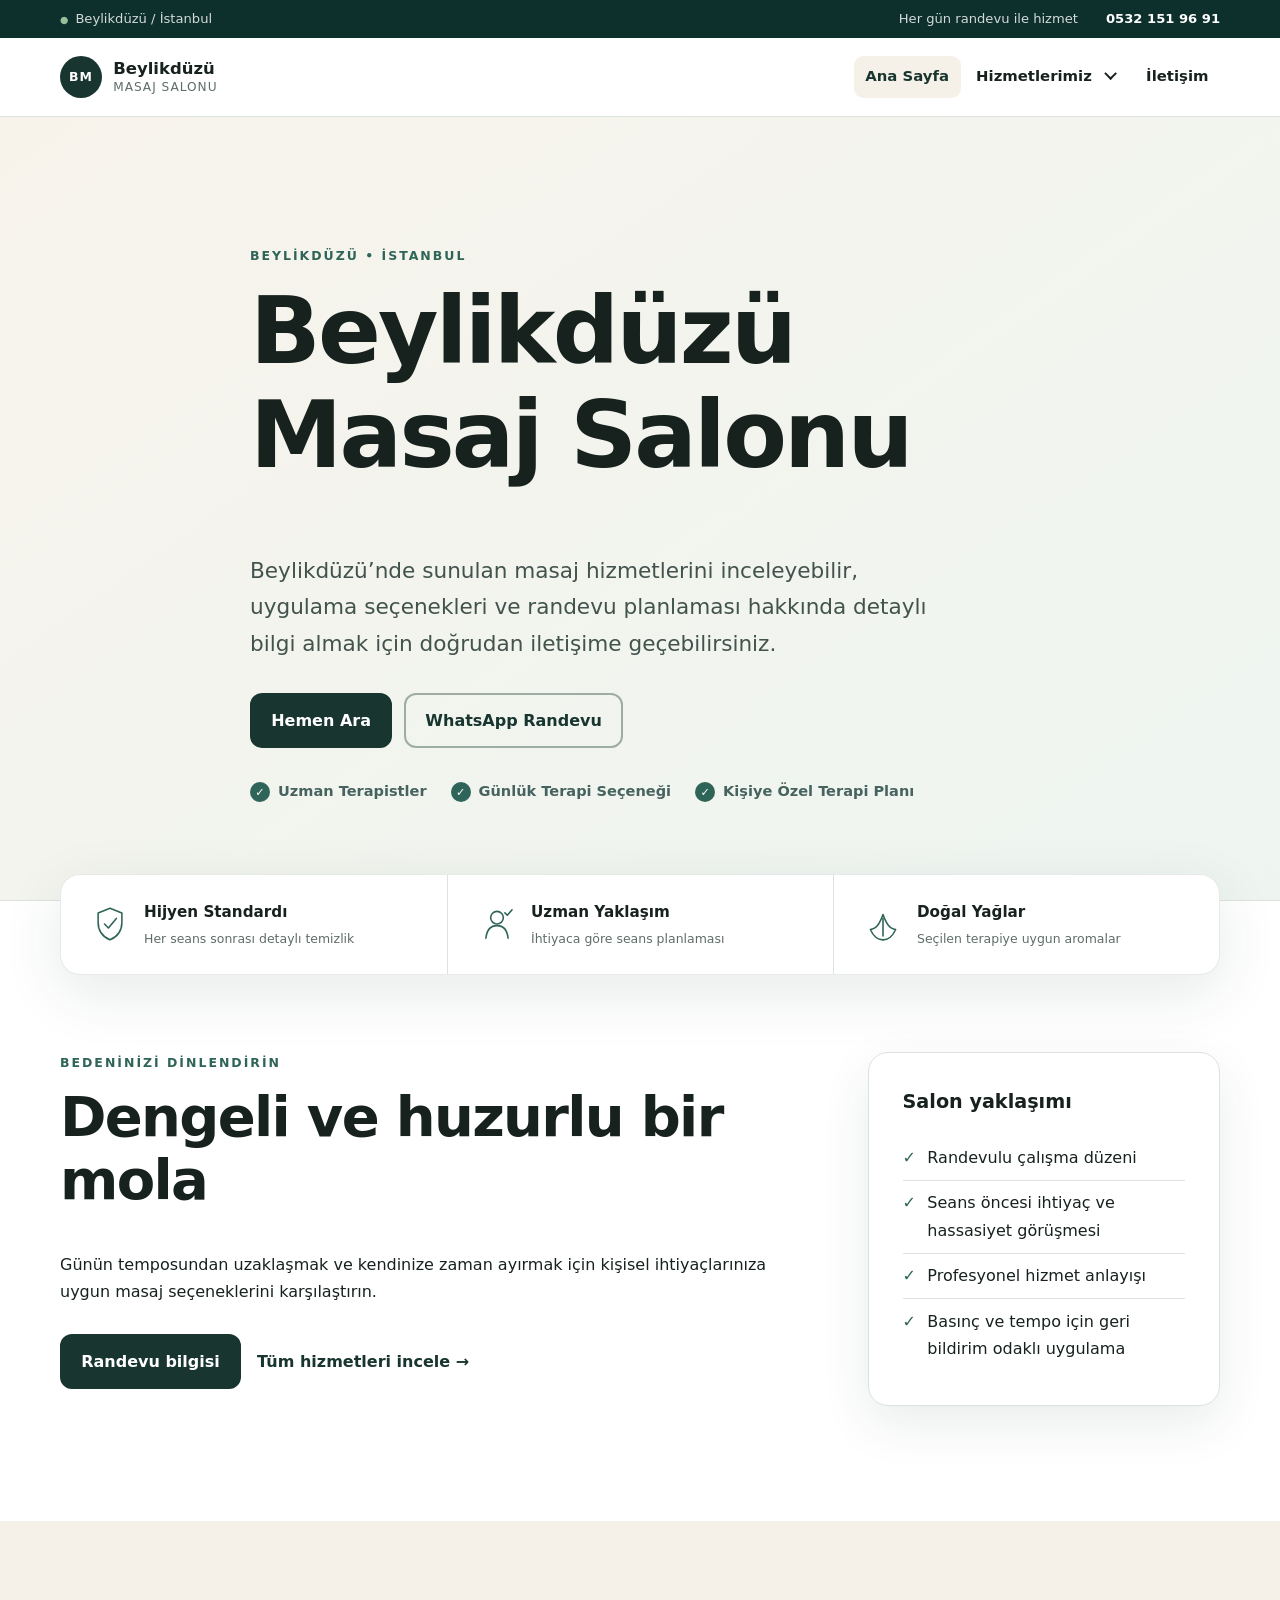
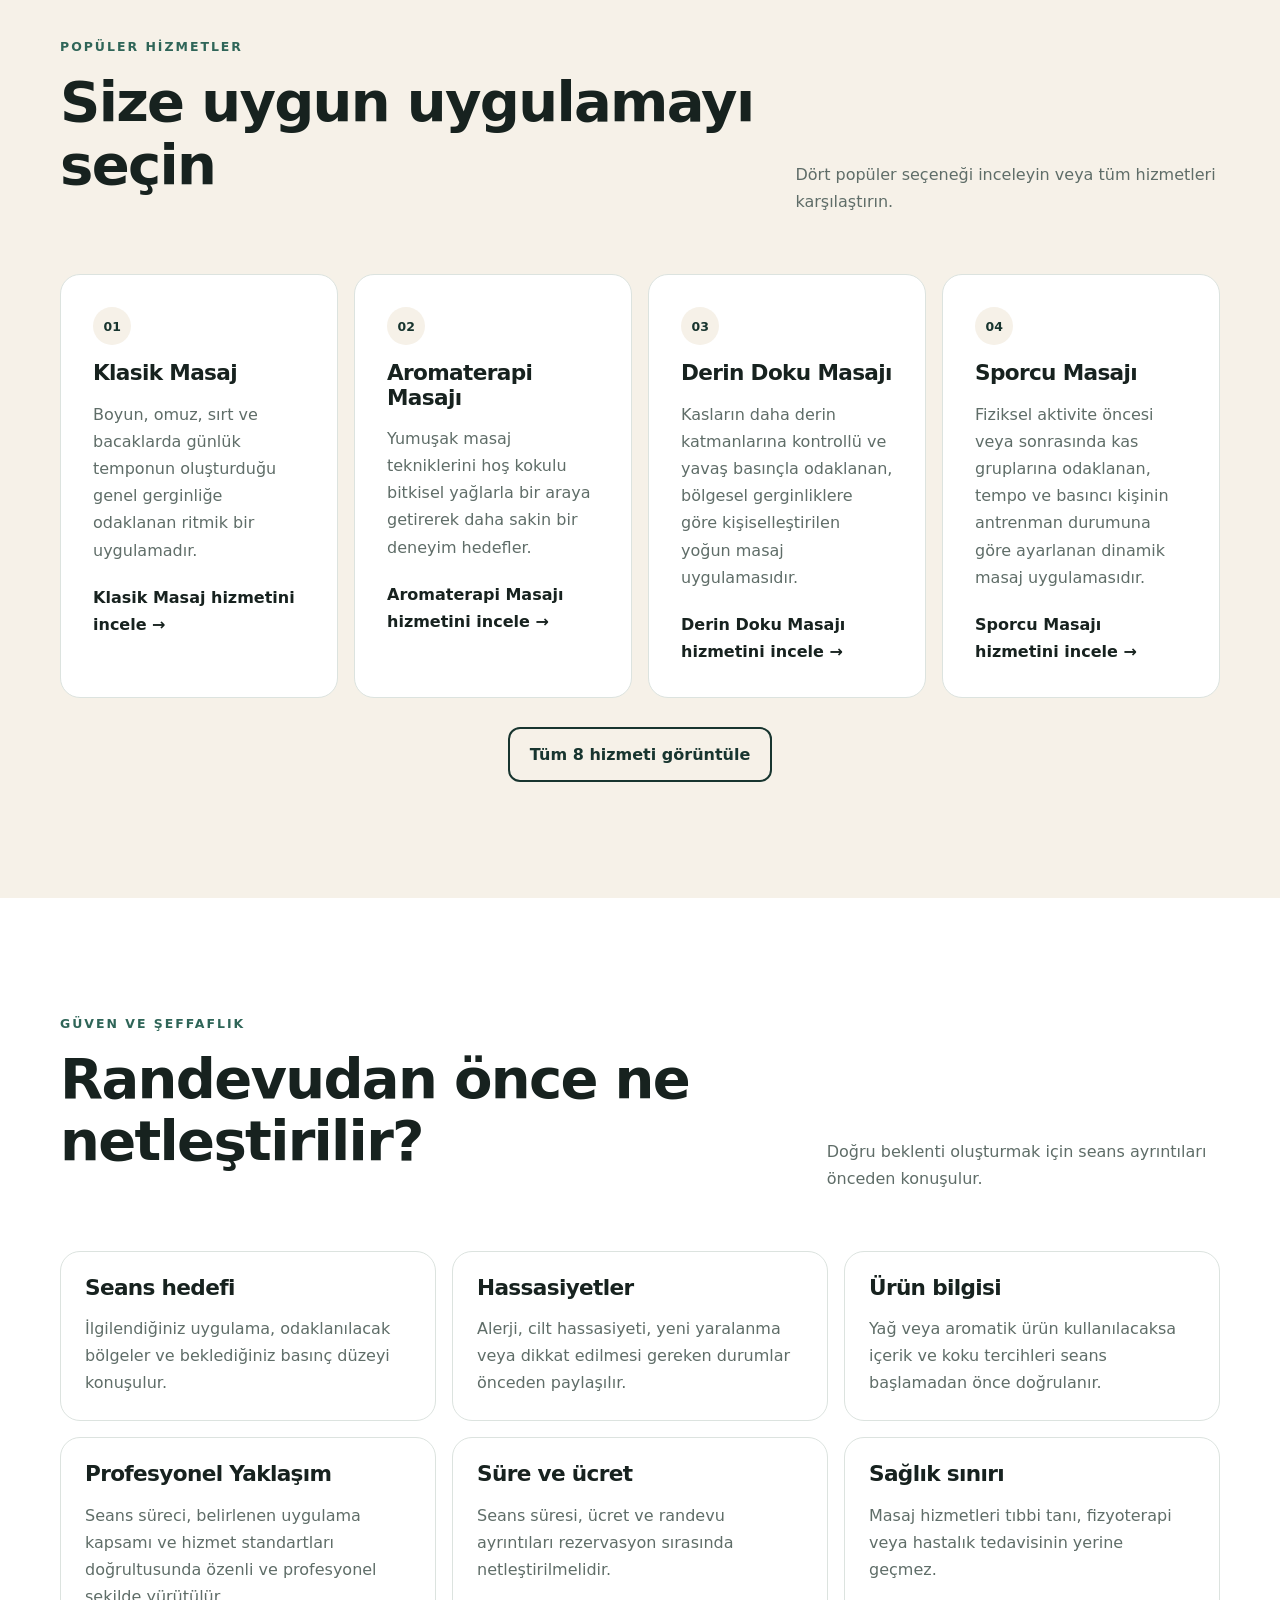
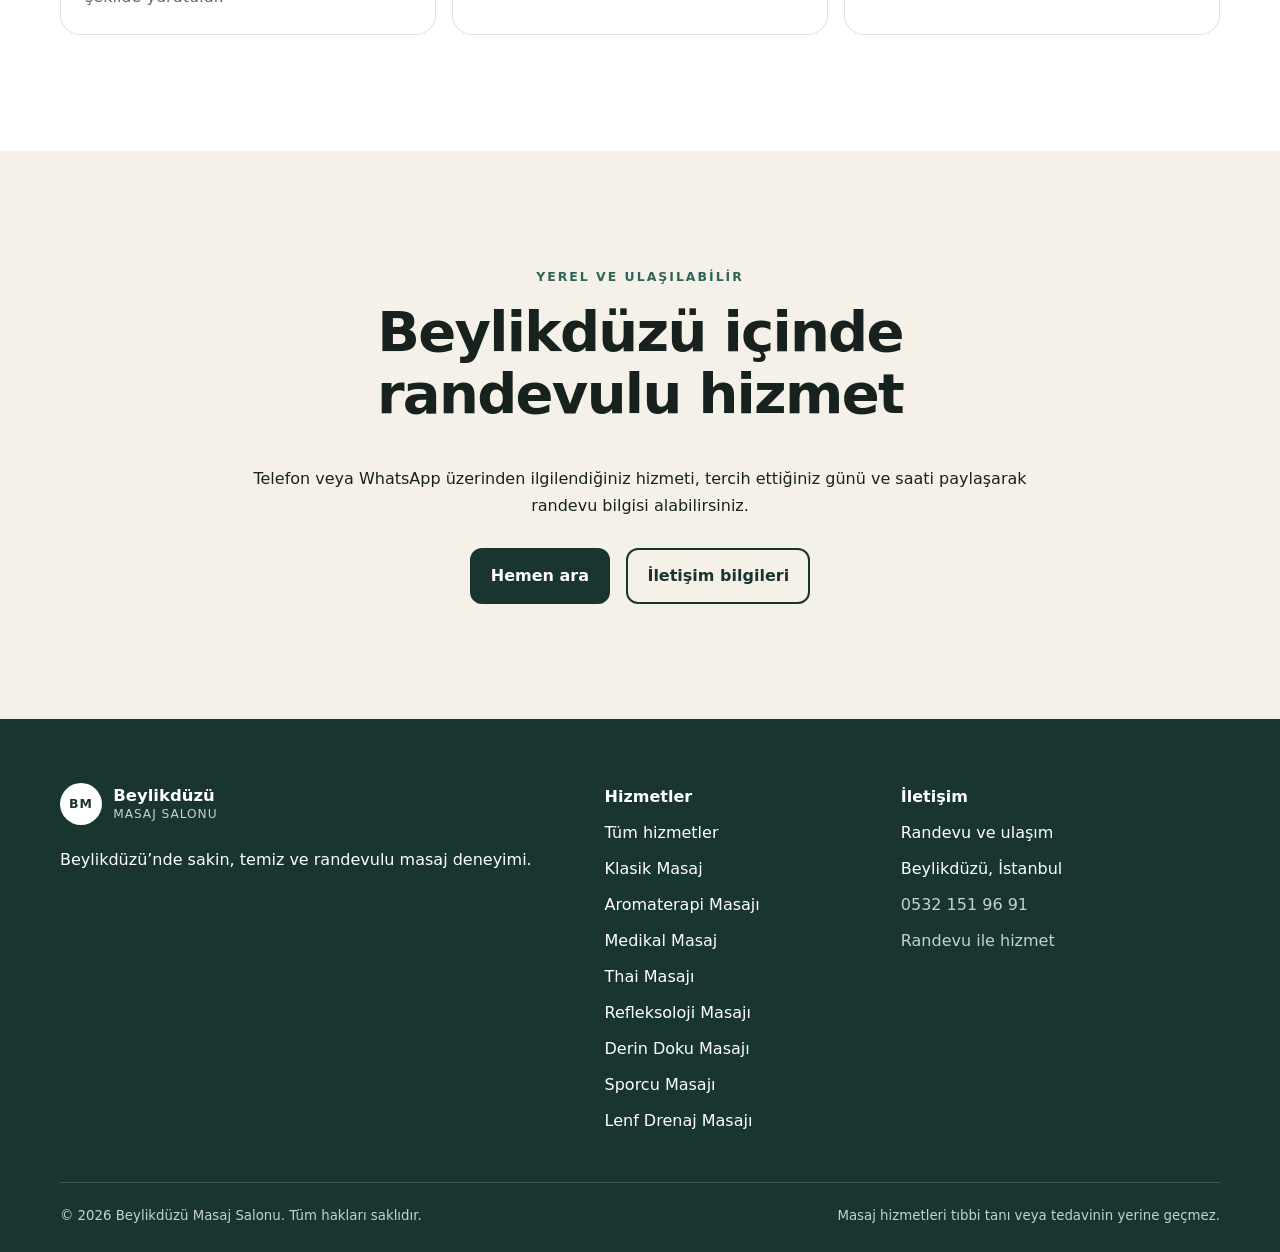
==== beylikduzumasajsalonu/index.html @ 78fe036f "Bump optimized stylesheet version" ====
<!doctype html>
<html lang="tr">

<head>
  <meta charset="utf-8">
  <meta name="viewport" content="width=device-width,initial-scale=1">
  <title>Beylikdüzü Masaj Salonu | Masaj Hizmetleri ve Randevu</title>
  <meta name="description"
    content="Beylikdüzü Masaj Salonu masaj hizmetlerini inceleyin, size uygun uygulama hakkında bilgi alın ve randevunuzu telefon veya WhatsApp üzerinden planlayın.">
  <meta name="robots" content="index,follow,max-image-preview:large,max-snippet:-1,max-video-preview:-1">
  <meta name="theme-color" content="#18352f">
  <meta name="color-scheme" content="light">
  <link rel="canonical" href="https://beylikduzumasajsalonu.com/">
  <link rel="alternate" hreflang="tr-TR" href="https://beylikduzumasajsalonu.com/">
  <link rel="icon" href="favicon.svg" type="image/svg+xml">
  <link rel="stylesheet" href="css/styles.css?v=20260810-3">
  <meta property="og:locale" content="tr_TR">
  <meta property="og:type" content="website">
  <meta property="og:site_name" content="Beylikdüzü Masaj Salonu">
  <meta property="og:title" content="Beylikdüzü Masaj Salonu | Masaj Hizmetleri ve Randevu">
  <meta property="og:description"
    content="Beylikdüzü Masaj Salonu masaj hizmetlerini inceleyin, size uygun uygulama hakkında bilgi alın ve randevunuzu telefon veya WhatsApp üzerinden planlayın.">
  <meta property="og:url" content="https://beylikduzumasajsalonu.com/">
  <meta name="twitter:card" content="summary">
  <meta name="twitter:title" content="Beylikdüzü Masaj Salonu | Masaj Hizmetleri ve Randevu">
  <meta name="twitter:description"
    content="Beylikdüzü Masaj Salonu masaj hizmetlerini inceleyin, size uygun uygulama hakkında bilgi alın ve randevunuzu telefon veya WhatsApp üzerinden planlayın.">
  <script type="application/ld+json">
    {
      "@context": "https://schema.org",
      "@graph": [{
        "@type": "WebSite",
        "@id": "https://beylikduzumasajsalonu.com/#website",
        "url": "https://beylikduzumasajsalonu.com/",
        "name": "Beylikdüzü Masaj Salonu",
        "inLanguage": "tr-TR"
      }, {
        "@type": "LocalBusiness",
        "@id": "https://beylikduzumasajsalonu.com/#business",
        "name": "Beylikdüzü Masaj Salonu",
        "url": "https://beylikduzumasajsalonu.com/",
        "description": "Beylikdüzü’nde randevulu masaj hizmetleri sunan yerel masaj salonu.",
        "telephone": "+905321519691",
        "areaServed": {
          "@type": "AdministrativeArea",
          "name": "Beylikdüzü, İstanbul"
        },
        "address": {
          "@type": "PostalAddress",
          "addressLocality": "Beylikdüzü",
          "addressRegion": "İstanbul",
          "addressCountry": "TR"
        },
        "contactPoint": {
          "@type": "ContactPoint",
          "telephone": "+905321519691",
          "contactType": "reservations",
          "availableLanguage": "Turkish"
        }
      }]
    }
  </script>
  <meta name="google-site-verification" content="mJvU4cL8NtFHmsfDdDlir9eM406Hj0tHOQUpm2J_Vm0" />
  <!-- Google tag (gtag.js) -->
  <script async src="https://www.googletagmanager.com/gtag/js?id=G-F241NMVH9B"></script>
  <script>
    window.dataLayer = window.dataLayer || [];
    function gtag(){dataLayer.push(arguments);}
    gtag('js', new Date());

    gtag('config', 'G-F241NMVH9B');
  </script>
</head>

<body>
  <a class="skip-link" href="#ana-icerik">İçeriğe geç</a>
  <div class="topbar">
    <div class="container topbar__inner">
      <p><span aria-hidden="true">●</span>Beylikdüzü / İstanbul</p>
      <p class="topbar__hours">Her gün randevu ile hizmet</p>
      <a href="tel:+905321519691" aria-label="0532 151 96 91 numarasını ara">0532 151 96 91</a>
    </div>
  </div>
  <header class="site-header">
    <div class="container header-inner">
      <a class="brand" href="/" aria-label="Beylikdüzü Masaj Salonu ana sayfa">
        <span class="brand-mark" aria-hidden="true">BM</span>
        <span><strong>Beylikdüzü</strong><small>Masaj Salonu</small></span>
      </a>
      <div class="nav-menu">
        <button class="menu-toggle" type="button" aria-label="Ana menüyü aç veya kapat" aria-expanded="false"
          aria-controls="site-navigation">
          <span class="menu-toggle-text">Menü</span>
          <span class="menu-icon" aria-hidden="true"><span></span><span></span><span></span></span>
        </button>
        <button class="menu-backdrop" type="button" aria-label="Menüyü kapat" tabindex="-1"></button>
        <nav class="site-nav" id="site-navigation" aria-label="Ana menü">
          <a href="/" aria-current="page">Ana Sayfa</a>
          <details class="submenu">
            <summary class="submenu-toggle">
              <span>Hizmetlerimiz</span>
              <span class="submenu-arrow" aria-hidden="true">⌄</span>
            </summary>
            <div class="submenu-panel">
              <a href="hizmetler.html">Tüm Hizmetler</a>
              <a href="klasik-masaj.html">Klasik Masaj</a>
              <a href="aromaterapi-masaji.html">Aromaterapi Masajı</a>
              <a href="medikal-masaj.html">Medikal Masaj</a>
              <a href="thai-masaji.html">Thai Masajı</a>
              <a href="refleksoloji-masaji.html">Refleksoloji Masajı</a>
              <a href="derin-doku-masaji.html">Derin Doku Masajı</a>
              <a href="sporcu-masaji.html">Sporcu Masajı</a>
              <a href="lenf-drenaj-masaji.html">Lenf Drenaj Masajı</a>
            </div>
          </details>
          <a href="iletisim.html">İletişim</a>
        </nav>
      </div>
    </div>
  </header>
  <main id="ana-icerik">
    <section class="page-hero">
      <div class="container narrow">
        <p class="eyebrow">Beylikdüzü • İstanbul</p>
        <h1>Beylikdüzü Masaj Salonu</h1>
        <p class="lead">Beylikdüzü’nde sunulan masaj hizmetlerini inceleyebilir, uygulama seçenekleri ve randevu planlaması hakkında detaylı bilgi almak için doğrudan iletişime geçebilirsiniz.
</p>
        <div class="hero__actions">
          <a class="button" href="tel:+905321519691">Hemen Ara</a>
          <a class="button button--outline" href="https://wa.me/905321519691?text=Merhaba%2C%20masaj%20randevusu%20olu%C5%9Fturmak%20istiyorum.%20L%C3%BCtfen%20bilgi%20verebilir%20misiniz%3F" rel="nofollow">WhatsApp Randevu</a>
        </div>
        <ul class="hero__features" aria-label="Öne çıkan özellikler">
          <li>Uzman Terapistler</li>
          <li>Günlük Terapi Seçeneği</li>
          <li>Kişiye Özel Terapi Planı</li>
        </ul>
      </div>
    </section>
    <section class="trust-strip" aria-label="Hizmet standartları">
      <div class="container trust-grid">
        <article>
          <svg viewBox="0 0 48 48" aria-hidden="true"><path d="M24 4 39 10v12c0 10-6 18-15 22C15 40 9 32 9 22V10l15-6Z"></path><path d="m17 24 5 5 10-12"></path></svg>
          <div><strong>Hijyen Standardı</strong><span>Her seans sonrası detaylı temizlik</span></div>
        </article>
        <article>
          <svg viewBox="0 0 48 48" aria-hidden="true"><circle cx="24" cy="16" r="8"></circle><path d="M10 42c1-10 6-16 14-16s13 6 14 16"></path><path d="m34 10 3 3 6-7"></path></svg>
          <div><strong>Uzman Yaklaşım</strong><span>İhtiyaca göre seans planlaması</span></div>
        </article>
        <article>
          <svg viewBox="0 0 48 48" aria-hidden="true"><path d="M8 31c8-1 12-8 16-19 4 11 8 18 16 19-4 9-10 13-16 13S12 40 8 31Z"></path><path d="M24 17v22"></path></svg>
          <div><strong>Doğal Yağlar</strong><span>Seçilen terapiye uygun aromalar</span></div>
        </article>
      </div>
    </section>
    <section class="section">
      <div class="container split">
        <div>
          <p class="eyebrow">Bedeninizi dinlendirin</p>
          <h2>Dengeli ve huzurlu bir mola</h2>
          <p>Günün temposundan uzaklaşmak ve kendinize zaman ayırmak için kişisel ihtiyaçlarınıza uygun masaj
            seçeneklerini karşılaştırın.</p>
          <div class="actions"><a class="button" href="iletisim.html">Randevu bilgisi</a><a class="text-link"
              href="hizmetler.html">Tüm hizmetleri incele →</a></div>
        </div>
        <aside class="info-card" aria-label="Salon yaklaşımı"><strong>Salon yaklaşımı</strong>
          <ul class="check-list">
            <li>Randevulu çalışma düzeni</li>
            <li>Seans öncesi ihtiyaç ve hassasiyet görüşmesi</li>
            <li>Profesyonel hizmet anlayışı   </li>
            <li>Basınç ve tempo için geri bildirim odaklı uygulama</li>
          </ul>
        </aside>
      </div>
    </section>
    <section class="section section-tint">
      <div class="container">
        <div class="section-heading">
          <div>
            <p class="eyebrow">Popüler hizmetler</p>
            <h2>Size uygun uygulamayı seçin</h2>
          </div>
          <p>Dört popüler seçeneği inceleyin veya tüm hizmetleri karşılaştırın.</p>
        </div>
        <div class="card-grid card-grid--four">
          <article class="service-card"><span class="service-number">01</span>
            <h3>Klasik Masaj</h3>
            <p>Boyun, omuz, sırt ve bacaklarda günlük temponun oluşturduğu genel gerginliğe odaklanan ritmik bir
              uygulamadır.</p><a href="klasik-masaj.html">Klasik Masaj hizmetini incele →</a>
          </article>
          <article class="service-card"><span class="service-number">02</span>
            <h3>Aromaterapi Masajı</h3>
            <p>Yumuşak masaj tekniklerini hoş kokulu bitkisel yağlarla bir araya getirerek daha sakin bir deneyim
              hedefler.</p><a href="aromaterapi-masaji.html">Aromaterapi Masajı hizmetini incele →</a>
          </article>
          <article class="service-card"><span class="service-number">03</span>
            <h3>Derin Doku Masajı</h3>
            <p>Kasların daha derin katmanlarına kontrollü ve yavaş basınçla odaklanan, bölgesel gerginliklere göre
              kişiselleştirilen yoğun masaj uygulamasıdır.</p><a href="derin-doku-masaji.html">Derin Doku Masajı
              hizmetini incele →</a>
          </article>
          <article class="service-card"><span class="service-number">04</span>
            <h3>Sporcu Masajı</h3>
            <p>Fiziksel aktivite öncesi veya sonrasında kas gruplarına odaklanan, tempo ve basıncı kişinin antrenman
              durumuna göre ayarlanan dinamik masaj uygulamasıdır.</p><a href="sporcu-masaji.html">Sporcu Masajı
              hizmetini incele →</a>
          </article>
        </div>
        <div class="actions center-actions"><a class="button secondary" href="hizmetler.html">Tüm 8 hizmeti
            görüntüle</a></div>
      </div>
    </section>
    <section class="section">
      <div class="container">
        <div class="section-heading">
          <div>
            <p class="eyebrow">Güven ve şeffaflık</p>
            <h2>Randevudan önce ne netleştirilir?</h2>
          </div>
          <p>Doğru beklenti oluşturmak için seans ayrıntıları önceden konuşulur.</p>
        </div>
        <div class="trust-grid">
          <article class="trust-card">
            <h3>Seans hedefi</h3>
            <p>İlgilendiğiniz uygulama, odaklanılacak bölgeler ve beklediğiniz basınç düzeyi konuşulur.</p>
          </article>
          <article class="trust-card">
            <h3>Hassasiyetler</h3>
            <p>Alerji, cilt hassasiyeti, yeni yaralanma veya dikkat edilmesi gereken durumlar önceden paylaşılır.</p>
          </article>
          <article class="trust-card">
            <h3>Ürün bilgisi</h3>
            <p>Yağ veya aromatik ürün kullanılacaksa içerik ve koku tercihleri seans başlamadan önce doğrulanır.</p>
          </article>
          <article class="trust-card">
            <h3>Profesyonel Yaklaşım</h3>
            <p>Seans süreci, belirlenen uygulama kapsamı ve hizmet standartları doğrultusunda özenli ve profesyonel şekilde yürütülür.</p>
          </article>
          <article class="trust-card">
            <h3>Süre ve ücret</h3>
            <p>Seans süresi, ücret ve randevu ayrıntıları rezervasyon sırasında netleştirilmelidir.</p>
          </article>
          <article class="trust-card">
            <h3>Sağlık sınırı</h3>
            <p>Masaj hizmetleri tıbbi tanı, fizyoterapi veya hastalık tedavisinin yerine geçmez.</p>
          </article>
        </div>
      </div>
    </section>
    <section class="section section-tint">
      <div class="container narrow center">
        <p class="eyebrow">Yerel ve ulaşılabilir</p>
        <h2>Beylikdüzü içinde randevulu hizmet</h2>
        <p>Telefon veya WhatsApp üzerinden ilgilendiğiniz hizmeti, tercih ettiğiniz günü ve saati paylaşarak randevu
          bilgisi alabilirsiniz.</p>
        <div class="actions center-actions"><a class="button" href="tel:+905321519691">Hemen ara</a><a
            class="button secondary" href="iletisim.html">İletişim bilgileri</a></div>
      </div>
    </section>
  </main>
  <footer class="site-footer">
    <div class="container footer-grid">
      <div>
        <a class="brand brand-footer" href="/"><span class="brand-mark"
            aria-hidden="true">BM</span><span><strong>Beylikdüzü</strong><small>Masaj Salonu</small></span></a>
        <p>Beylikdüzü’nde sakin, temiz ve randevulu masaj deneyimi.</p>
      </div>
      <div>
        <strong>Hizmetler</strong>
        <a href="hizmetler.html">Tüm hizmetler</a>
        <a href="klasik-masaj.html">Klasik Masaj</a>
        <a href="aromaterapi-masaji.html">Aromaterapi Masajı</a>
        <a href="medikal-masaj.html">Medikal Masaj</a>
        <a href="thai-masaji.html">Thai Masajı</a>
        <a href="refleksoloji-masaji.html">Refleksoloji Masajı</a>
        <a href="derin-doku-masaji.html">Derin Doku Masajı</a>
        <a href="sporcu-masaji.html">Sporcu Masajı</a>
        <a href="lenf-drenaj-masaji.html">Lenf Drenaj Masajı</a>
      </div>
      <div>
        <strong>İletişim</strong>
        <a href="iletisim.html">Randevu ve ulaşım</a>
        <span>Beylikdüzü, İstanbul</span>
        <a class="muted" href="tel:+905321519691">0532 151 96 91</a>
        <span class="muted">Randevu ile hizmet</span>
      </div>
    </div>
    <div class="container footer-bottom">
      <small>© 2026 Beylikdüzü Masaj Salonu. Tüm hakları saklıdır.</small>
      <small>Masaj hizmetleri tıbbi tanı veya tedavinin yerine geçmez.</small>
    </div>
  </footer>
  <nav class="mobile-actions" aria-label="Hızlı iletişim">
    <a class="mobile-actions__call" href="tel:+905321519691">Ara</a>
    <a class="mobile-actions__whatsapp" href="https://wa.me/905321519691?text=Merhaba%2C%20masaj%20randevusu%20olu%C5%9Fturmak%20istiyorum.%20L%C3%BCtfen%20bilgi%20verebilir%20misiniz%3F" rel="nofollow">WhatsApp</a>
  </nav>
  <script src="js/navigation.js?v=20260726-2" defer></script>

</body>

</html>
---- beylikduzumasajsalonu/css/styles.css ----
.topbar{color:rgba(255,255,255,.82);background:#0d302c;font-size:.82rem}.topbar__inner{display:flex;min-height:38px;align-items:center;gap:28px}.topbar p{margin:0;color:inherit}.topbar p:first-child span{margin-right:7px;color:#95c09c;font-size:.6rem}.topbar__hours{margin-left:auto !important}.topbar a{color:#fff;font-weight:700;text-decoration:none}.topbar a:hover{color:#fff}.mobile-actions{display:none}.mobile-actions a{text-decoration:none}@media (max-width:850px){body{padding-bottom:78px}.mobile-actions{position:fixed;right:0;bottom:0;left:0;z-index:60;display:grid;grid-template-columns:repeat(2,1fr);border-top:1px solid rgba(255,255,255,.18)}.mobile-actions a{display:grid;min-height:72px;place-items:center;color:#fff;font-size:1.8rem;font-weight:900;line-height:1.1}.mobile-actions a:hover{color:#fff}.mobile-actions a+a{border-left:1px solid rgba(255,255,255,.22)}.mobile-actions__call{background:#d71920}.mobile-actions__call:hover{background:#b9151b}.mobile-actions__whatsapp{background:#25d366}.mobile-actions__whatsapp:hover{background:#1ebe5b}}@media (max-width:850px){.topbar__inner{min-height:34px;justify-content:space-between}.topbar__hours{display:none}.topbar p:first-child{max-width:56%;overflow:hidden;white-space:nowrap;text-overflow:ellipsis}}@media (max-width:520px){.topbar a{font-size:.76rem}}:root{--ink:#17221f;--muted:#5f6d68;--brand:#18352f;--brand-2:#2f6558;--cream:#f6f1e8;--paper:#fff;--line:#dce3df;--radius:1.25rem;--shadow:0 18px 50px rgba(24,53,47,.09);--max:1160px}*{box-sizing:border-box}html{scroll-behavior:smooth}body{margin:0;background:var(--paper);color:var(--ink);font-family:ui-sans-serif,system-ui,-apple-system,BlinkMacSystemFont,"Segoe UI",sans-serif;font-size:1rem;line-height:1.7}a{color:inherit;text-decoration-thickness:.08em;text-underline-offset:.2em}a:hover{color:var(--brand-2)}h1,h2,h3{margin:0 0 .7em;line-height:1.12;letter-spacing:-.03em}h1{font-size:clamp(2.7rem,8vw,5.8rem);max-width:13ch}h2{font-size:clamp(2rem,5vw,3.5rem)}h3{font-size:1.35rem}p{margin:0 0 1.25rem}.container{width:min(calc(100% - 2rem),var(--max));margin-inline:auto}.narrow{max-width:780px}.center{text-align:center}.center h1,.center h2{margin-inline:auto}.skip-link{position:fixed;left:1rem;top:-5rem;z-index:100;background:#fff;padding:.7rem 1rem;border:2px solid var(--brand);border-radius:.5rem}.skip-link:focus{top:1rem}.site-header{position:sticky;top:0;z-index:20;background:rgba(255,255,255,.96);border-bottom:1px solid var(--line)}.header-inner{display:flex;align-items:center;justify-content:space-between;gap:1.5rem;min-height:78px}.brand{display:inline-flex;align-items:center;gap:.7rem;text-decoration:none}.brand-mark{display:grid;place-items:center;width:42px;aspect-ratio:1;border-radius:50%;background:var(--brand);color:#fff;font-weight:800;font-size:.78rem;letter-spacing:.08em}.brand strong,.brand small{display:block;line-height:1.05}.brand strong{font-size:1.03rem}.brand small{margin-top:.2rem;color:var(--muted);font-size:.76rem;letter-spacing:.08em;text-transform:uppercase}.nav-menu{margin-left:auto}.menu-backdrop{display:none;border:0;margin:0;padding:0}.menu-toggle{display:none;align-items:center;justify-content:center;gap:.65rem;min-height:44px;padding:.55rem .75rem;border:1px solid var(--line);border-radius:.7rem;background:#fff;color:var(--brand);font:inherit;font-weight:800;cursor:pointer;list-style:none}.menu-toggle::-webkit-details-marker{display:none}.menu-toggle::marker{content:""}.menu-icon{display:grid;gap:4px;width:22px}.menu-icon span{display:block;width:100%;height:2px;border-radius:999px;background:currentColor;transition:transform .18s ease,opacity .18s ease}.nav-menu>.site-nav{display:flex}.site-nav{flex-wrap:wrap;justify-content:flex-end;gap:.25rem}.site-nav>a,.submenu-toggle{padding:.55rem .72rem;border-radius:.6rem;text-decoration:none;font-size:.93rem;font-weight:650}.site-nav>a[aria-current=page],.submenu-toggle.is-active{background:var(--cream);color:var(--brand)}.submenu{position:relative}.submenu-toggle{display:flex;align-items:center;justify-content:space-between;gap:.55rem;color:inherit;cursor:pointer;list-style:none;white-space:nowrap}.submenu-toggle::-webkit-details-marker{display:none}.submenu-toggle::marker{content:""}.submenu-arrow{display:inline-grid;place-items:center;flex:0 0 1rem;width:1rem;height:1rem;margin-left:.15rem;font-size:0;line-height:0}.submenu-arrow::before{content:"";display:block;width:.45rem;height:.45rem;border-right:2px solid currentColor;border-bottom:2px solid currentColor;transform:translateY(-.12rem) rotate(45deg);transform-origin:center;transition:transform .18s ease}.submenu[open] .submenu-arrow::before{transform:translateY(.12rem) rotate(225deg)}.submenu-panel{position:absolute;top:calc(100%+.5rem);left:0;z-index:60;min-width:230px;padding:.45rem;background:#fff;border:1px solid var(--line);border-radius:.8rem;box-shadow:var(--shadow)}.submenu:not([open])>.submenu-panel{display:none}.submenu-panel a{display:block;padding:.65rem .75rem;border-radius:.55rem;text-decoration:none;font-size:.9rem;font-weight:650;white-space:nowrap}.submenu-panel a:hover{background:var(--cream)}.submenu-panel a[aria-current=page]{background:var(--cream);color:var(--brand)}.page-hero{padding:clamp(4rem,10vw,8rem) 0 clamp(3.5rem,8vw,6rem);background:linear-gradient(145deg,#f7f3eb 0%,#eef5f1 100%);border-bottom:1px solid var(--line)}.page-hero .lead{max-width:720px;font-size:clamp(1.1rem,2.5vw,1.35rem);color:#42534e}.eyebrow{margin-bottom:.85rem;color:var(--brand-2);font-size:.78rem;font-weight:800;letter-spacing:.16em;text-transform:uppercase}.breadcrumbs{display:flex;flex-wrap:wrap;gap:.55rem;margin-bottom:2.5rem;color:var(--muted);font-size:.88rem}.breadcrumbs a{text-decoration:none}.section{padding:clamp(4rem,9vw,7.2rem) 0}.section-tint{background:var(--cream)}.split{display:grid;grid-template-columns:minmax(0,1.35fr) minmax(280px,.65fr);gap:clamp(2rem,6vw,6rem);align-items:start}.info-card{padding:clamp(1.4rem,4vw,2.1rem);background:#fff;border:1px solid var(--line);border-radius:var(--radius);box-shadow:var(--shadow)}.info-card>strong{display:block;margin-bottom:1rem;font-size:1.2rem}.check-list,.plain-list{padding:0;margin:0;list-style:none}.check-list li,.plain-list li{position:relative;padding:.55rem 0 .55rem 1.55rem;border-bottom:1px solid var(--line)}.check-list li:last-child,.plain-list li:last-child{border-bottom:0}.check-list li:before{content:"✓";position:absolute;left:0;color:var(--brand-2);font-weight:900}.plain-list li:before{content:"—";position:absolute;left:0;color:var(--brand-2)}.actions{display:flex;flex-wrap:wrap;align-items:center;gap:1rem;margin-top:1.8rem}.button{display:inline-flex;justify-content:center;align-items:center;min-height:48px;padding:.75rem 1.2rem;border:2px solid var(--brand);border-radius:.75rem;background:var(--brand);color:#fff;font-weight:800;text-decoration:none}.button:hover{background:var(--brand-2);border-color:var(--brand-2);color:#fff}.button.secondary{background:transparent;color:var(--brand)}.button.secondary:hover{background:var(--brand);color:#fff}.text-link{font-weight:800;color:var(--brand);text-decoration:none}.section-heading{display:flex;justify-content:space-between;gap:2rem;align-items:end;margin-bottom:2.4rem}.section-heading>p{max-width:430px;color:var(--muted)}.card-grid{display:grid;grid-template-columns:repeat(3,minmax(0,1fr));gap:1rem}.service-card{padding:clamp(1.4rem,3vw,2rem);background:#fff;border:1px solid var(--line);border-radius:var(--radius)}.service-card h3{margin-top:1rem}.service-card p{color:var(--muted)}.service-card a{font-weight:800;text-decoration:none}.service-number{display:inline-grid;place-items:center;width:2.4rem;aspect-ratio:1;border-radius:50%;background:var(--cream);color:var(--brand);font-weight:900;font-size:.78rem}.service-row{display:grid;grid-template-columns:minmax(0,1fr) auto;gap:2rem;align-items:center;padding:2.5rem 0;border-bottom:1px solid var(--line)}.service-row:first-child{padding-top:0}.service-row:last-child{border-bottom:0}.steps{counter-reset:step;display:grid;grid-template-columns:repeat(4,minmax(0,1fr));gap:1rem;padding:0;margin:0;list-style:none}.steps li{counter-increment:step;padding:1.4rem;background:#fff;border:1px solid var(--line);border-radius:var(--radius)}.steps li:before{content:"0" counter(step);display:block;margin-bottom:2rem;color:var(--brand-2);font-size:.8rem;font-weight:900;letter-spacing:.1em}.steps strong,.steps span{display:block}.steps span{margin-top:.5rem;color:var(--muted)}.contact-grid{display:grid;grid-template-columns:1fr .75fr;gap:clamp(2rem,6vw,6rem)}.contact-list{margin:2rem 0 0}.contact-list>div{display:grid;grid-template-columns:130px 1fr;gap:1rem;padding:1.1rem 0;border-bottom:1px solid var(--line)}.contact-list dt{font-weight:800}.contact-list dd{margin:0}.site-footer{padding:4rem 0 1.5rem;background:var(--brand);color:#fff}.footer-grid{display:grid;grid-template-columns:1.4fr .7fr .9fr;gap:3rem}.footer-grid>div{display:flex;flex-direction:column;align-items:flex-start;gap:.55rem}.footer-grid a{text-decoration:none}.brand-footer{margin-bottom:.8rem}.brand-footer .brand-mark{background:#fff;color:var(--brand)}.brand-footer small,.muted{color:#c4d2ce}.footer-bottom{display:flex;justify-content:space-between;gap:1rem;margin-top:3rem;padding-top:1.4rem;border-top:1px solid rgba(255,255,255,.16);color:#c4d2ce}a:focus-visible,.button:focus-visible,.menu-toggle:focus-visible,.submenu-toggle:focus-visible{outline:3px solid #efb94f;outline-offset:3px}@media (max-width:850px){.header-inner{position:relative;align-items:center;flex-direction:row;min-height:72px;padding-block:.65rem}.site-header{position:sticky}html.menu-is-open,html.menu-is-open body{overflow:hidden}.brand strong{font-size:.96rem}.brand small{font-size:.7rem}.nav-menu{margin-left:auto}.menu-toggle{display:flex;position:relative;z-index:90}.nav-menu.is-open>.menu-toggle{position:fixed;top:14px;right:16px;background:#fff;box-shadow:0 8px 24px rgba(21,35,31,.18)}.menu-backdrop{position:fixed;inset:0;z-index:70;width:100%;height:100%;background:rgba(13,24,21,.58);backdrop-filter:blur(2px);-webkit-backdrop-filter:blur(2px);cursor:pointer}.nav-menu.is-open>.menu-backdrop{display:block}.nav-menu>.site-nav{display:flex;position:fixed;top:0;right:0;bottom:0;z-index:80;width:min(86vw,360px);max-height:100dvh;overflow-y:auto;overscroll-behavior:contain;flex-direction:column;align-items:stretch;justify-content:flex-start;gap:.25rem;padding:84px 1rem 1.25rem;background:#fff;border-left:1px solid var(--line);box-shadow:-18px 0 50px rgba(13,24,21,.24);transform:translateX(105%);visibility:hidden;pointer-events:none;transition:transform .24s ease,visibility .24s ease}.nav-menu.is-open>.site-nav{transform:translateX(0);visibility:visible;pointer-events:auto}.site-nav>a{display:block;padding:.8rem .9rem}.submenu{width:100%}.submenu-toggle{width:100%;padding:.8rem .9rem}.submenu-toggle .submenu-arrow{margin-left:auto}.submenu-panel{position:static;min-width:0;margin:.2rem 0 .35rem .9rem;padding:.15rem 0 .15rem .5rem;background:transparent;border:0;border-left:2px solid var(--line);border-radius:0;box-shadow:none}.submenu-panel a{padding:.65rem .75rem;white-space:normal}.nav-menu.is-open .menu-icon span:nth-child(1){transform:translateY(6px) rotate(45deg)}.nav-menu.is-open .menu-icon span:nth-child(2){opacity:0}.nav-menu.is-open .menu-icon span:nth-child(3){transform:translateY(-6px) rotate(-45deg)}.split,.contact-grid,.footer-grid{grid-template-columns:1fr}.card-grid{grid-template-columns:1fr}.steps{grid-template-columns:repeat(2,1fr)}.section-heading{display:block}.service-row{grid-template-columns:1fr}.footer-bottom{flex-direction:column}}@media (max-width:520px){h1{font-size:2.65rem}.brand-mark{width:38px}.menu-toggle-text{display:none}.menu-toggle{width:44px;padding:.55rem}.site-nav{gap:.1rem}.site-nav>a,.submenu-toggle{padding:.72rem .75rem;font-size:.9rem}.steps{grid-template-columns:1fr}.contact-list>div{grid-template-columns:1fr;gap:.2rem}.page-hero{padding-top:3.4rem}}@media (prefers-reduced-motion:reduce){html{scroll-behavior:auto}.menu-icon span,.submenu-arrow::before,.nav-menu>.site-nav{transition:none}}.card-grid--four{grid-template-columns:repeat(4,minmax(0,1fr))}.trust-grid{display:grid;grid-template-columns:repeat(3,minmax(0,1fr));gap:1rem}.trust-card{padding:1.5rem;background:#fff;border:1px solid var(--line);border-radius:var(--radius)}.trust-card p{color:var(--muted);margin-bottom:0}.center-actions{justify-content:center}@media (max-width:980px){.card-grid--four{grid-template-columns:repeat(2,minmax(0,1fr))}}@media (max-width:850px){.trust-grid{grid-template-columns:1fr 1fr}}@media (max-width:520px){.card-grid--four,.trust-grid{grid-template-columns:1fr}.site-footer{padding-bottom:calc(1.5rem+76px)}}.button--outline{color:var(--brand);background:transparent;border-color:rgba(24,53,47,.38)}.button--outline:hover{color:#fff;background:var(--brand-2);border-color:var(--brand-2)}.hero__actions{display:flex;flex-wrap:wrap;gap:12px;margin-top:30px;margin-bottom:31px}.hero__features{display:flex;flex-wrap:wrap;gap:10px 24px;margin:0;padding:0;color:#46635f;font-size:.91rem;font-weight:650;list-style:none}.hero__features li::before{content:"✓";display:inline-grid;width:20px;height:20px;margin-right:8px;place-items:center;color:#fff;background:var(--brand-2);border-radius:50%;font-size:.7rem}.trust-strip{position:relative;z-index:2;margin-top:-27px}.trust-strip .trust-grid{display:grid;grid-template-columns:repeat(3,1fr);gap:0;overflow:hidden;background:#fff;border:1px solid rgba(24,53,47,.1);border-radius:20px;box-shadow:0 18px 60px rgba(18,54,50,.1)}.trust-strip .trust-grid article{display:flex;align-items:center;gap:15px;padding:25px 30px}.trust-strip .trust-grid article+article{border-left:1px solid var(--line)}.trust-strip .trust-grid svg{width:38px;height:38px;flex:0 0 38px;fill:none;stroke:var(--brand-2);stroke-width:2;stroke-linecap:round;stroke-linejoin:round}.trust-strip .trust-grid strong,.trust-strip .trust-grid span{display:block}.trust-strip .trust-grid strong{margin-bottom:2px;color:var(--ink);font-size:.95rem}.trust-strip .trust-grid span{color:var(--muted);font-size:.78rem}@media (max-width:850px){.trust-strip{margin-top:-18px}.trust-strip .trust-grid{grid-template-columns:1fr}.trust-strip .trust-grid article+article{border-top:1px solid var(--line);border-left:0}}@media (max-width:520px){.hero__actions .button{width:100%}.hero__features{display:grid;gap:8px}}html,body{max-width:100%;overflow-x:hidden}.trust-strip+.section{padding-top:clamp(3rem,6vw,5rem)}@media (max-width:850px){.page-hero{padding-bottom:3rem}.trust-strip{margin-top:-14px}.trust-strip+.section{padding-top:3rem}.mobile-actions{grid-template-columns:minmax(0,1fr) minmax(0,1fr)}.mobile-actions a{min-width:0;text-align:center;white-space:nowrap}}@media (max-width:520px){.page-hero{padding-top:3rem;padding-bottom:2.5rem}.hero__actions{max-width:100%;margin-top:24px;margin-bottom:24px}.hero__actions .button{max-width:100%;text-align:center;white-space:normal}.trust-strip+.section{padding-top:2.75rem}}
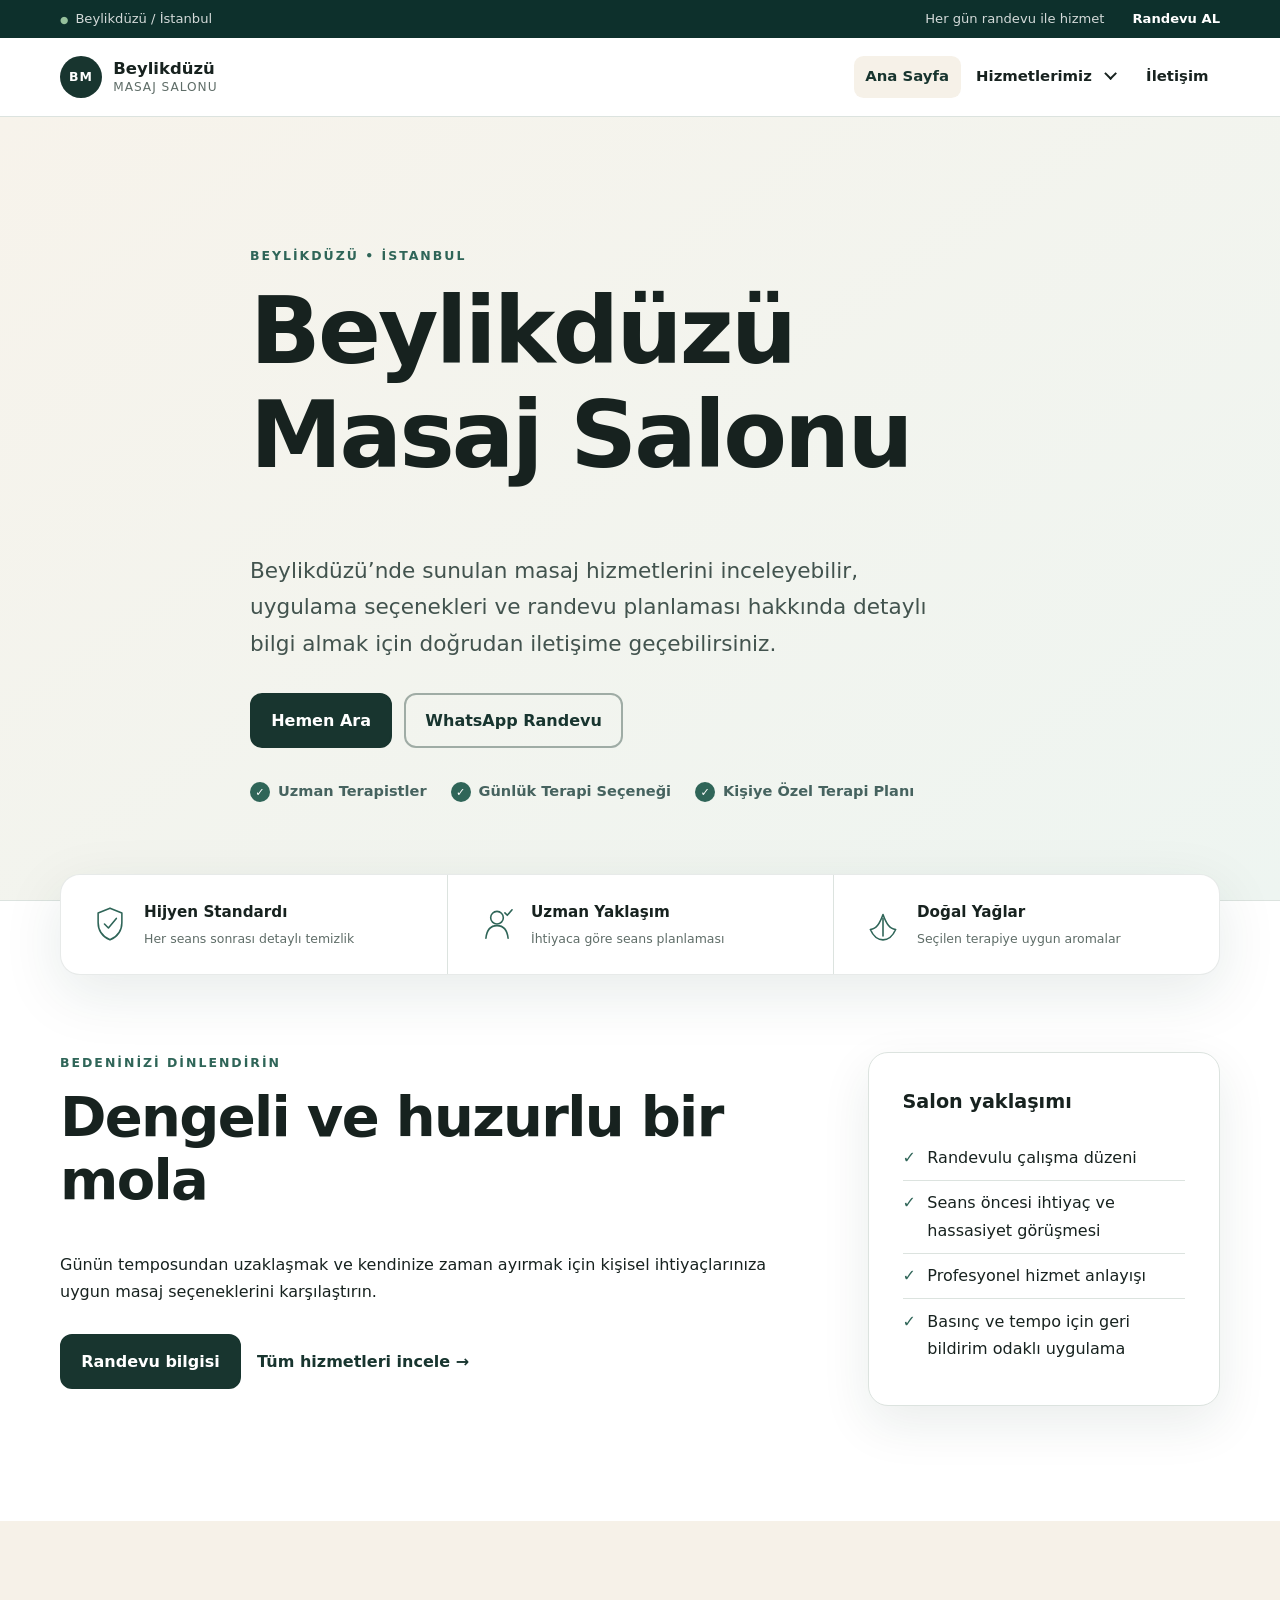
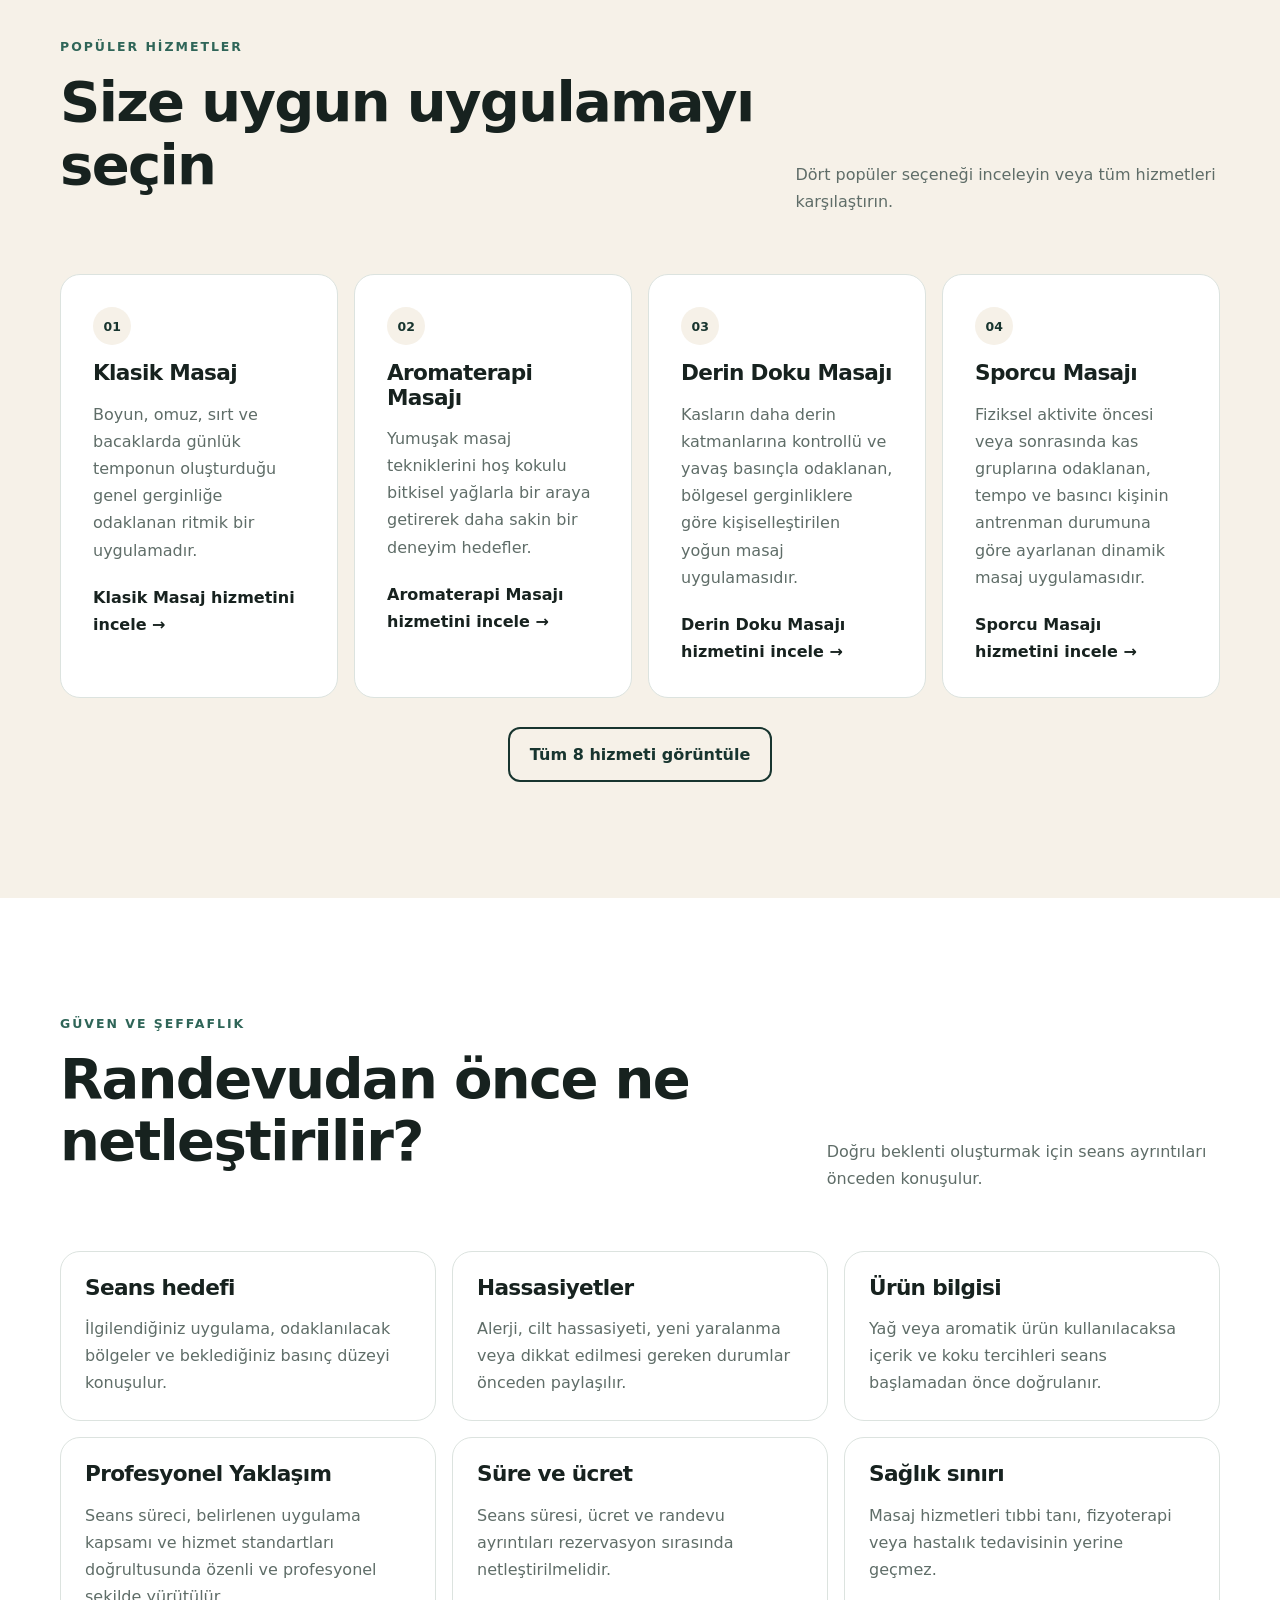
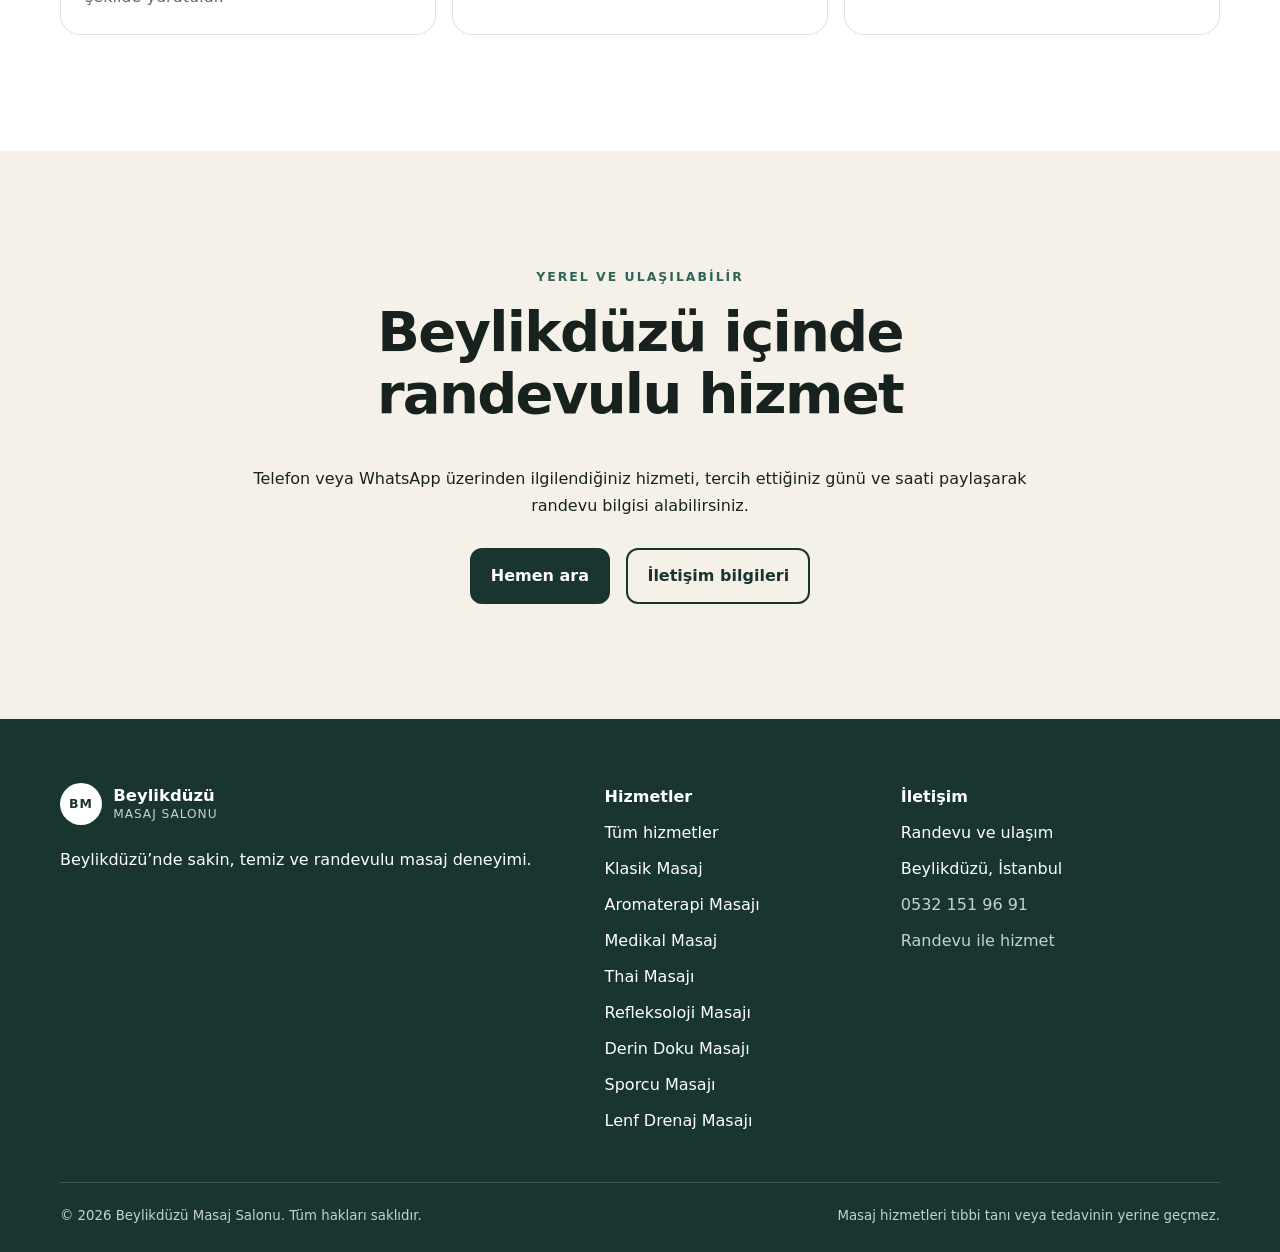
==== commit 70aa27fd: "Add contact conversion events to homepage" ====
--- a/beylikduzumasajsalonu/index.html
+++ b/beylikduzumasajsalonu/index.html
@@ -2,6 +2,8 @@
 <html lang="tr">
 
 <head>
+  <script async src="https://www.googletagmanager.com/gtag/js?id=GT-M6XWMHWS"></script>
+  <script>window.dataLayer=window.dataLayer||[];function gtag(){dataLayer.push(arguments)}gtag("js",new Date),gtag("config","GT-M6XWMHWS");</script>
   <meta charset="utf-8">
   <meta name="viewport" content="width=device-width,initial-scale=1">
   <title>Beylikdüzü Masaj Salonu | Masaj Hizmetleri ve Randevu</title>
@@ -13,7 +15,7 @@
   <link rel="canonical" href="https://beylikduzumasajsalonu.com/">
   <link rel="alternate" hreflang="tr-TR" href="https://beylikduzumasajsalonu.com/">
   <link rel="icon" href="favicon.svg" type="image/svg+xml">
-  <link rel="stylesheet" href="css/styles.css?v=20260810-3">
+  <style>:root{--ink:#17221f;--muted:#5f6d68;--brand:#18352f;--brand-2:#2f6558;--cream:#f6f1e8;--paper:#fff;--line:#dce3df;--radius:1.25rem;--shadow:0 18px 50px rgba(24,53,47,.09);--max:1160px}*{box-sizing:border-box}html{scroll-behavior:smooth;max-width:100%;overflow-x:hidden}body{margin:0;max-width:100%;overflow-x:hidden;background:var(--paper);color:var(--ink);font-family:ui-sans-serif,system-ui,-apple-system,BlinkMacSystemFont,"Segoe UI",sans-serif;font-size:1rem;line-height:1.7}a{color:inherit;text-decoration-thickness:.08em;text-underline-offset:.2em}a:hover{color:var(--brand-2)}h1,h2,h3{margin:0 0 .7em;line-height:1.12;letter-spacing:-.03em}h1{font-size:clamp(2.7rem,8vw,5.8rem);max-width:13ch}h2{font-size:clamp(2rem,5vw,3.5rem)}h3{font-size:1.35rem}p{margin:0 0 1.25rem}.container{width:min(calc(100% - 2rem),var(--max));margin-inline:auto}.narrow{max-width:780px}.center{text-align:center}.center h1,.center h2{margin-inline:auto}.skip-link{position:fixed;left:1rem;top:-5rem;z-index:100;background:#fff;padding:.7rem 1rem;border:2px solid var(--brand);border-radius:.5rem}.skip-link:focus{top:1rem}.topbar{color:rgba(255,255,255,.82);background:#0d302c;font-size:.82rem}.topbar__inner{display:flex;min-height:38px;align-items:center;gap:28px}.topbar p{margin:0;color:inherit}.topbar p:first-child span{margin-right:7px;color:#95c09c;font-size:.6rem}.topbar__hours{margin-left:auto!important}.topbar a{color:#fff;font-weight:700;text-decoration:none}.topbar a:hover{color:#fff}.site-header{position:sticky;top:0;z-index:20;background:rgba(255,255,255,.96);border-bottom:1px solid var(--line)}.header-inner{display:flex;align-items:center;justify-content:space-between;gap:1.5rem;min-height:78px}.brand{display:inline-flex;align-items:center;gap:.7rem;text-decoration:none}.brand-mark{display:grid;place-items:center;width:42px;aspect-ratio:1;border-radius:50%;background:var(--brand);color:#fff;font-weight:800;font-size:.78rem;letter-spacing:.08em}.brand strong,.brand small{display:block;line-height:1.05}.brand strong{font-size:1.03rem}.brand small{margin-top:.2rem;color:var(--muted);font-size:.76rem;letter-spacing:.08em;text-transform:uppercase}.nav-menu{margin-left:auto}.menu-backdrop{display:none;border:0;margin:0;padding:0}.menu-toggle{display:none;align-items:center;justify-content:center;gap:.65rem;min-height:44px;padding:.55rem .75rem;border:1px solid var(--line);border-radius:.7rem;background:#fff;color:var(--brand);font:inherit;font-weight:800;cursor:pointer}.menu-icon{display:grid;gap:4px;width:22px}.menu-icon span{display:block;width:100%;height:2px;border-radius:999px;background:currentColor;transition:transform .18s ease,opacity .18s ease}.nav-menu>.site-nav{display:flex}.site-nav{flex-wrap:wrap;justify-content:flex-end;gap:.25rem}.site-nav>a,.submenu-toggle{padding:.55rem .72rem;border-radius:.6rem;text-decoration:none;font-size:.93rem;font-weight:650}.site-nav>a[aria-current=page]{background:var(--cream);color:var(--brand)}.submenu{position:relative}.submenu-toggle{display:flex;align-items:center;justify-content:space-between;gap:.55rem;color:inherit;cursor:pointer;list-style:none;white-space:nowrap}.submenu-toggle::-webkit-details-marker{display:none}.submenu-toggle::marker{content:""}.submenu-arrow{display:inline-grid;place-items:center;flex:0 0 1rem;width:1rem;height:1rem;margin-left:.15rem;font-size:0;line-height:0}.submenu-arrow::before{content:"";display:block;width:.45rem;height:.45rem;border-right:2px solid currentColor;border-bottom:2px solid currentColor;transform:translateY(-.12rem) rotate(45deg);transform-origin:center;transition:transform .18s ease}.submenu[open] .submenu-arrow::before{transform:translateY(.12rem) rotate(225deg)}.submenu-panel{position:absolute;top:calc(100% + .5rem);left:0;z-index:60;min-width:230px;padding:.45rem;background:#fff;border:1px solid var(--line);border-radius:.8rem;box-shadow:var(--shadow)}.submenu:not([open])>.submenu-panel{display:none}.submenu-panel a{display:block;padding:.65rem .75rem;border-radius:.55rem;text-decoration:none;font-size:.9rem;font-weight:650;white-space:nowrap}.submenu-panel a:hover{background:var(--cream)}.page-hero{padding:clamp(4rem,10vw,8rem) 0 clamp(3.5rem,8vw,6rem);background:linear-gradient(145deg,#f7f3eb 0%,#eef5f1 100%);border-bottom:1px solid var(--line)}.page-hero .lead{max-width:720px;font-size:clamp(1.1rem,2.5vw,1.35rem);color:#42534e}.eyebrow{margin-bottom:.85rem;color:var(--brand-2);font-size:.78rem;font-weight:800;letter-spacing:.16em;text-transform:uppercase}.hero__actions{display:flex;flex-wrap:wrap;gap:12px;margin-top:30px;margin-bottom:31px}.hero__features{display:flex;flex-wrap:wrap;gap:10px 24px;margin:0;padding:0;color:#46635f;font-size:.91rem;font-weight:650;list-style:none}.hero__features li::before{content:"✓";display:inline-grid;width:20px;height:20px;margin-right:8px;place-items:center;color:#fff;background:var(--brand-2);border-radius:50%;font-size:.7rem}.trust-strip{position:relative;z-index:2;margin-top:-27px}.trust-strip .trust-grid{display:grid;grid-template-columns:repeat(3,1fr);gap:0;overflow:hidden;background:#fff;border:1px solid rgba(24,53,47,.1);border-radius:20px;box-shadow:0 18px 60px rgba(18,54,50,.1)}.trust-strip .trust-grid article{display:flex;align-items:center;gap:15px;padding:25px 30px}.trust-strip .trust-grid article+article{border-left:1px solid var(--line)}.trust-strip .trust-grid svg{width:38px;height:38px;flex:0 0 38px;fill:none;stroke:var(--brand-2);stroke-width:2;stroke-linecap:round;stroke-linejoin:round}.trust-strip .trust-grid strong,.trust-strip .trust-grid span{display:block}.trust-strip .trust-grid strong{margin-bottom:2px;color:var(--ink);font-size:.95rem}.trust-strip .trust-grid span{color:var(--muted);font-size:.78rem}.trust-strip+.section{padding-top:clamp(3rem,6vw,5rem)}.section{padding:clamp(4rem,9vw,7.2rem) 0}.section-tint{background:var(--cream)}.split{display:grid;grid-template-columns:minmax(0,1.35fr) minmax(280px,.65fr);gap:clamp(2rem,6vw,6rem);align-items:start}.info-card{padding:clamp(1.4rem,4vw,2.1rem);background:#fff;border:1px solid var(--line);border-radius:var(--radius);box-shadow:var(--shadow)}.info-card>strong{display:block;margin-bottom:1rem;font-size:1.2rem}.check-list{padding:0;margin:0;list-style:none}.check-list li{position:relative;padding:.55rem 0 .55rem 1.55rem;border-bottom:1px solid var(--line)}.check-list li:last-child{border-bottom:0}.check-list li:before{content:"✓";position:absolute;left:0;color:var(--brand-2);font-weight:900}.actions{display:flex;flex-wrap:wrap;align-items:center;gap:1rem;margin-top:1.8rem}.button{display:inline-flex;justify-content:center;align-items:center;min-height:48px;padding:.75rem 1.2rem;border:2px solid var(--brand);border-radius:.75rem;background:var(--brand);color:#fff;font-weight:800;text-decoration:none}.button:hover{background:var(--brand-2);border-color:var(--brand-2);color:#fff}.button.secondary{background:transparent;color:var(--brand)}.button.secondary:hover{background:var(--brand);color:#fff}.button--outline{color:var(--brand);background:transparent;border-color:rgba(24,53,47,.38)}.button--outline:hover{color:#fff;background:var(--brand-2);border-color:var(--brand-2)}.text-link{font-weight:800;color:var(--brand);text-decoration:none}.section-heading{display:flex;justify-content:space-between;gap:2rem;align-items:end;margin-bottom:2.4rem}.section-heading>p{max-width:430px;color:var(--muted)}.card-grid{display:grid;gap:1rem}.card-grid--four{grid-template-columns:repeat(4,minmax(0,1fr))}.service-card{padding:clamp(1.4rem,3vw,2rem);background:#fff;border:1px solid var(--line);border-radius:var(--radius)}.service-card h3{margin-top:1rem}.service-card p{color:var(--muted)}.service-card a{font-weight:800;text-decoration:none}.service-number{display:inline-grid;place-items:center;width:2.4rem;aspect-ratio:1;border-radius:50%;background:var(--cream);color:var(--brand);font-weight:900;font-size:.78rem}.trust-grid{display:grid;grid-template-columns:repeat(3,minmax(0,1fr));gap:1rem}.trust-card{padding:1.5rem;background:#fff;border:1px solid var(--line);border-radius:var(--radius)}.trust-card p{color:var(--muted);margin-bottom:0}.center-actions{justify-content:center}.site-footer{padding:4rem 0 1.5rem;background:var(--brand);color:#fff}.footer-grid{display:grid;grid-template-columns:1.4fr .7fr .9fr;gap:3rem}.footer-grid>div{display:flex;flex-direction:column;align-items:flex-start;gap:.55rem}.footer-grid a{text-decoration:none}.brand-footer{margin-bottom:.8rem}.brand-footer .brand-mark{background:#fff;color:var(--brand)}.brand-footer small,.muted{color:#c4d2ce}.footer-bottom{display:flex;justify-content:space-between;gap:1rem;margin-top:3rem;padding-top:1.4rem;border-top:1px solid rgba(255,255,255,.16);color:#c4d2ce}.mobile-actions{display:none}.mobile-actions a{text-decoration:none}a:focus-visible,.button:focus-visible,.menu-toggle:focus-visible,.submenu-toggle:focus-visible{outline:3px solid #efb94f;outline-offset:3px}@media (max-width:980px){.card-grid--four{grid-template-columns:repeat(2,minmax(0,1fr))}}@media (max-width:850px){body{padding-bottom:78px}.topbar__inner{min-height:34px;justify-content:space-between}.topbar__hours{display:none}.topbar p:first-child{max-width:56%;overflow:hidden;white-space:nowrap;text-overflow:ellipsis}.header-inner{position:relative;align-items:center;flex-direction:row;min-height:72px;padding-block:.65rem}.site-header{position:sticky}html.menu-is-open,html.menu-is-open body{overflow:hidden}.brand strong{font-size:.96rem}.brand small{font-size:.7rem}.nav-menu{margin-left:auto}.menu-toggle{display:flex;position:relative;z-index:90}.nav-menu.is-open>.menu-toggle{position:fixed;top:14px;right:16px;background:#fff;box-shadow:0 8px 24px rgba(21,35,31,.18)}.menu-backdrop{position:fixed;inset:0;z-index:70;width:100%;height:100%;background:rgba(13,24,21,.58);backdrop-filter:blur(2px);-webkit-backdrop-filter:blur(2px);cursor:pointer}.nav-menu.is-open>.menu-backdrop{display:block}.nav-menu>.site-nav{display:flex;position:fixed;top:0;right:0;bottom:0;z-index:80;width:min(86vw,360px);max-height:100dvh;overflow-y:auto;overscroll-behavior:contain;flex-direction:column;align-items:stretch;justify-content:flex-start;gap:.25rem;padding:84px 1rem 1.25rem;background:#fff;border-left:1px solid var(--line);box-shadow:-18px 0 50px rgba(13,24,21,.24);transform:translateX(105%);visibility:hidden;pointer-events:none;transition:transform .24s ease,visibility .24s ease}.nav-menu.is-open>.site-nav{transform:translateX(0);visibility:visible;pointer-events:auto}.site-nav>a{display:block;padding:.8rem .9rem}.submenu{width:100%}.submenu-toggle{width:100%;padding:.8rem .9rem}.submenu-toggle .submenu-arrow{margin-left:auto}.submenu-panel{position:static;min-width:0;margin:.2rem 0 .35rem .9rem;padding:.15rem 0 .15rem .5rem;background:transparent;border:0;border-left:2px solid var(--line);border-radius:0;box-shadow:none}.submenu-panel a{padding:.65rem .75rem;white-space:normal}.nav-menu.is-open .menu-icon span:nth-child(1){transform:translateY(6px) rotate(45deg)}.nav-menu.is-open .menu-icon span:nth-child(2){opacity:0}.nav-menu.is-open .menu-icon span:nth-child(3){transform:translateY(-6px) rotate(-45deg)}.split,.footer-grid{grid-template-columns:1fr}.section-heading{display:block}.footer-bottom{flex-direction:column}.trust-grid{grid-template-columns:1fr 1fr}.trust-strip{margin-top:-14px}.trust-strip .trust-grid{grid-template-columns:1fr}.trust-strip .trust-grid article+article{border-top:1px solid var(--line);border-left:0}.trust-strip+.section{padding-top:3rem}.page-hero{padding-bottom:3rem}.mobile-actions{position:fixed;right:0;bottom:0;left:0;z-index:60;display:grid;grid-template-columns:minmax(0,1fr) minmax(0,1fr);border-top:1px solid rgba(255,255,255,.18)}.mobile-actions a{display:grid;min-width:0;min-height:72px;place-items:center;color:#fff;font-size:1.8rem;font-weight:900;line-height:1.1;text-align:center;white-space:nowrap}.mobile-actions a:hover{color:#fff}.mobile-actions a+a{border-left:1px solid rgba(255,255,255,.22)}.mobile-actions__call{background:#d71920}.mobile-actions__call:hover{background:#b9151b}.mobile-actions__whatsapp{background:#25d366}.mobile-actions__whatsapp:hover{background:#1ebe5b}}@media (max-width:520px){.topbar a{font-size:.76rem}h1{font-size:2.65rem}.brand-mark{width:38px}.menu-toggle-text{display:none}.menu-toggle{width:44px;padding:.55rem}.site-nav{gap:.1rem}.site-nav>a,.submenu-toggle{padding:.72rem .75rem;font-size:.9rem}.page-hero{padding-top:3rem;padding-bottom:2.5rem}.hero__actions{max-width:100%;margin-top:24px;margin-bottom:24px}.hero__actions .button{width:100%;max-width:100%;text-align:center;white-space:normal}.hero__features{display:grid;gap:8px}.card-grid--four,.trust-grid{grid-template-columns:1fr}.site-footer{padding-bottom:calc(1.5rem + 76px)}.trust-strip+.section{padding-top:2.75rem}}@media (prefers-reduced-motion:reduce){html{scroll-behavior:auto}.menu-icon span,.submenu-arrow::before,.nav-menu>.site-nav{transition:none}}</style>
   <meta property="og:locale" content="tr_TR">
   <meta property="og:type" content="website">
   <meta property="og:site_name" content="Beylikdüzü Masaj Salonu">
@@ -25,51 +27,7 @@
   <meta name="twitter:title" content="Beylikdüzü Masaj Salonu | Masaj Hizmetleri ve Randevu">
   <meta name="twitter:description"
     content="Beylikdüzü Masaj Salonu masaj hizmetlerini inceleyin, size uygun uygulama hakkında bilgi alın ve randevunuzu telefon veya WhatsApp üzerinden planlayın.">
-  <script type="application/ld+json">
-    {
-      "@context": "https://schema.org",
-      "@graph": [{
-        "@type": "WebSite",
-        "@id": "https://beylikduzumasajsalonu.com/#website",
-        "url": "https://beylikduzumasajsalonu.com/",
-        "name": "Beylikdüzü Masaj Salonu",
-        "inLanguage": "tr-TR"
-      }, {
-        "@type": "LocalBusiness",
-        "@id": "https://beylikduzumasajsalonu.com/#business",
-        "name": "Beylikdüzü Masaj Salonu",
-        "url": "https://beylikduzumasajsalonu.com/",
-        "description": "Beylikdüzü’nde randevulu masaj hizmetleri sunan yerel masaj salonu.",
-        "telephone": "+905321519691",
-        "areaServed": {
-          "@type": "AdministrativeArea",
-          "name": "Beylikdüzü, İstanbul"
-        },
-        "address": {
-          "@type": "PostalAddress",
-          "addressLocality": "Beylikdüzü",
-          "addressRegion": "İstanbul",
-          "addressCountry": "TR"
-        },
-        "contactPoint": {
-          "@type": "ContactPoint",
-          "telephone": "+905321519691",
-          "contactType": "reservations",
-          "availableLanguage": "Turkish"
-        }
-      }]
-    }
-  </script>
-  <meta name="google-site-verification" content="mJvU4cL8NtFHmsfDdDlir9eM406Hj0tHOQUpm2J_Vm0" />
-  <!-- Google tag (gtag.js) -->
-  <script async src="https://www.googletagmanager.com/gtag/js?id=G-F241NMVH9B"></script>
-  <script>
-    window.dataLayer = window.dataLayer || [];
-    function gtag(){dataLayer.push(arguments);}
-    gtag('js', new Date());
-
-    gtag('config', 'G-F241NMVH9B');
-  </script>
+  <script type="application/ld+json">{"@context":"https://schema.org","@graph":[{"@type":"WebSite","@id":"https://beylikduzumasajsalonu.com/#website","url":"https://beylikduzumasajsalonu.com/","name":"Beylikdüzü Masaj Salonu","inLanguage":"tr-TR"},{"@type":"LocalBusiness","@id":"https://beylikduzumasajsalonu.com/#business","name":"Beylikdüzü Masaj Salonu","url":"https://beylikduzumasajsalonu.com/","description":"Beylikdüzü’nde randevulu masaj hizmetleri sunan yerel masaj salonu.","telephone":"+905321519691","areaServed":{"@type":"AdministrativeArea","name":"Beylikdüzü, İstanbul"},"address":{"@type":"PostalAddress","addressLocality":"Beylikdüzü","addressRegion":"İstanbul","addressCountry":"TR"},"contactPoint":{"@type":"ContactPoint","telephone":"+905321519691","contactType":"reservations","availableLanguage":"Turkish"}}]}</script>
 </head>
 
 <body>
@@ -78,7 +36,7 @@
     <div class="container topbar__inner">
       <p><span aria-hidden="true">●</span>Beylikdüzü / İstanbul</p>
       <p class="topbar__hours">Her gün randevu ile hizmet</p>
-      <a href="tel:+905321519691" aria-label="0532 151 96 91 numarasını ara">0532 151 96 91</a>
+      <a href="tel:+905321519691" aria-label="0532 151 96 91 numarasını ara" onclick="gtag('event','phone_call_topbar',{'phone_number':'+905321519691'});">Randevu AL</a>
     </div>
   </div>
   <header class="site-header">
@@ -126,8 +84,8 @@
         <p class="lead">Beylikdüzü’nde sunulan masaj hizmetlerini inceleyebilir, uygulama seçenekleri ve randevu planlaması hakkında detaylı bilgi almak için doğrudan iletişime geçebilirsiniz.
 </p>
         <div class="hero__actions">
-          <a class="button" href="tel:+905321519691">Hemen Ara</a>
-          <a class="button button--outline" href="https://wa.me/905321519691?text=Merhaba%2C%20masaj%20randevusu%20olu%C5%9Fturmak%20istiyorum.%20L%C3%BCtfen%20bilgi%20verebilir%20misiniz%3F" rel="nofollow">WhatsApp Randevu</a>
+          <a class="button" href="tel:+905321519691" onclick="gtag('event','phone_call_hero',{'phone_number':'+905321519691'});">Hemen Ara</a>
+          <a class="button button--outline" href="https://wa.me/905321519691?text=Merhaba%2C%20masaj%20randevusu%20olu%C5%9Fturmak%20istiyorum.%20L%C3%BCtfen%20bilgi%20verebilir%20misiniz%3F" rel="nofollow" onclick="gtag('event','whatsapp_click_hero',{'phone_number':'+905321519691'});">WhatsApp Randevu</a>
         </div>
         <ul class="hero__features" aria-label="Öne çıkan özellikler">
           <li>Uzman Terapistler</li>
@@ -252,7 +210,7 @@
         <h2>Beylikdüzü içinde randevulu hizmet</h2>
         <p>Telefon veya WhatsApp üzerinden ilgilendiğiniz hizmeti, tercih ettiğiniz günü ve saati paylaşarak randevu
           bilgisi alabilirsiniz.</p>
-        <div class="actions center-actions"><a class="button" href="tel:+905321519691">Hemen ara</a><a
+        <div class="actions center-actions"><a class="button" href="tel:+905321519691" onclick="gtag('event','phone_call_cta',{'phone_number':'+905321519691'});">Hemen ara</a><a
             class="button secondary" href="iletisim.html">İletişim bilgileri</a></div>
       </div>
     </section>
@@ -280,7 +238,7 @@
         <strong>İletişim</strong>
         <a href="iletisim.html">Randevu ve ulaşım</a>
         <span>Beylikdüzü, İstanbul</span>
-        <a class="muted" href="tel:+905321519691">0532 151 96 91</a>
+        <a class="muted" href="tel:+905321519691" onclick="gtag('event','phone_call_footer',{'phone_number':'+905321519691'});">0532 151 96 91</a>
         <span class="muted">Randevu ile hizmet</span>
       </div>
     </div>
@@ -290,10 +248,10 @@
     </div>
   </footer>
   <nav class="mobile-actions" aria-label="Hızlı iletişim">
-    <a class="mobile-actions__call" href="tel:+905321519691">Ara</a>
-    <a class="mobile-actions__whatsapp" href="https://wa.me/905321519691?text=Merhaba%2C%20masaj%20randevusu%20olu%C5%9Fturmak%20istiyorum.%20L%C3%BCtfen%20bilgi%20verebilir%20misiniz%3F" rel="nofollow">WhatsApp</a>
+    <a class="mobile-actions__call" href="tel:+905321519691" onclick="gtag('event','phone_call_mobile',{'phone_number':'+905321519691'});">Ara</a>
+    <a class="mobile-actions__whatsapp" href="https://wa.me/905321519691?text=Merhaba%2C%20masaj%20randevusu%20olu%C5%9Fturmak%20istiyorum.%20L%C3%BCtfen%20bilgi%20verebilir%20misiniz%3F" rel="nofollow" onclick="gtag('event','whatsapp_click_mobile',{'phone_number':'+905321519691'});">WhatsApp</a>
   </nav>
-  <script src="js/navigation.js?v=20260726-2" defer></script>
+  <script>(()=>{"use strict";const e=document.querySelector(".nav-menu");if(!e)return;const t=e.querySelector(".menu-toggle"),n=e.querySelector(".menu-backdrop"),o=e.querySelector(".site-nav"),a=[...e.querySelectorAll(".site-nav a")],i=window.matchMedia("(max-width:850px)"),r=[document.querySelector(".skip-link"),e.parentElement?.querySelector(".brand"),document.querySelector("main"),document.querySelector("footer")].filter(Boolean),s="inert"in HTMLElement.prototype;let l=false;const d=e=>{r.forEach(t=>{if(s)t.inert=e;if(e){t.dataset.menuAriaHidden=t.getAttribute("aria-hidden")||"";t.setAttribute("aria-hidden","true")}else{const e=t.dataset.menuAriaHidden;e?t.setAttribute("aria-hidden",e):t.removeAttribute("aria-hidden"),delete t.dataset.menuAriaHidden}})},c=()=>[...e.querySelectorAll('a[href],button:not([disabled]):not([tabindex="-1"]),summary,[tabindex]:not([tabindex="-1"])')].filter(e=>e.getAttribute("aria-hidden")!=="true"&&e.getClientRects().length>0),m=(a,r=false)=>{const s=!!(a&&i.matches);e.classList.toggle("is-open",s),t?.setAttribute("aria-expanded",String(s)),document.documentElement.classList.toggle("menu-is-open",s),d(s),l=r,s?requestAnimationFrame(()=>o?.querySelector("a,summary")?.focus()):l&&(t?.focus(),l=false)};t?.addEventListener("click",()=>m(!e.classList.contains("is-open"),true)),n?.addEventListener("click",()=>m(false,true)),a.forEach(e=>e.addEventListener("click",()=>m(false))),document.addEventListener("keydown",t=>{if(!e.classList.contains("is-open"))return;if(t.key==="Escape")return t.preventDefault(),void m(false,true);if(t.key!=="Tab")return;const n=c();if(!n.length)return;const o=n[0],a=n[n.length-1];t.shiftKey&&document.activeElement===o?(t.preventDefault(),a.focus()):!t.shiftKey&&document.activeElement===a&&(t.preventDefault(),o.focus())});const u=()=>{i.matches||m(false)};i.addEventListener?.("change",u),u()})();</script>
 
 </body>
 
